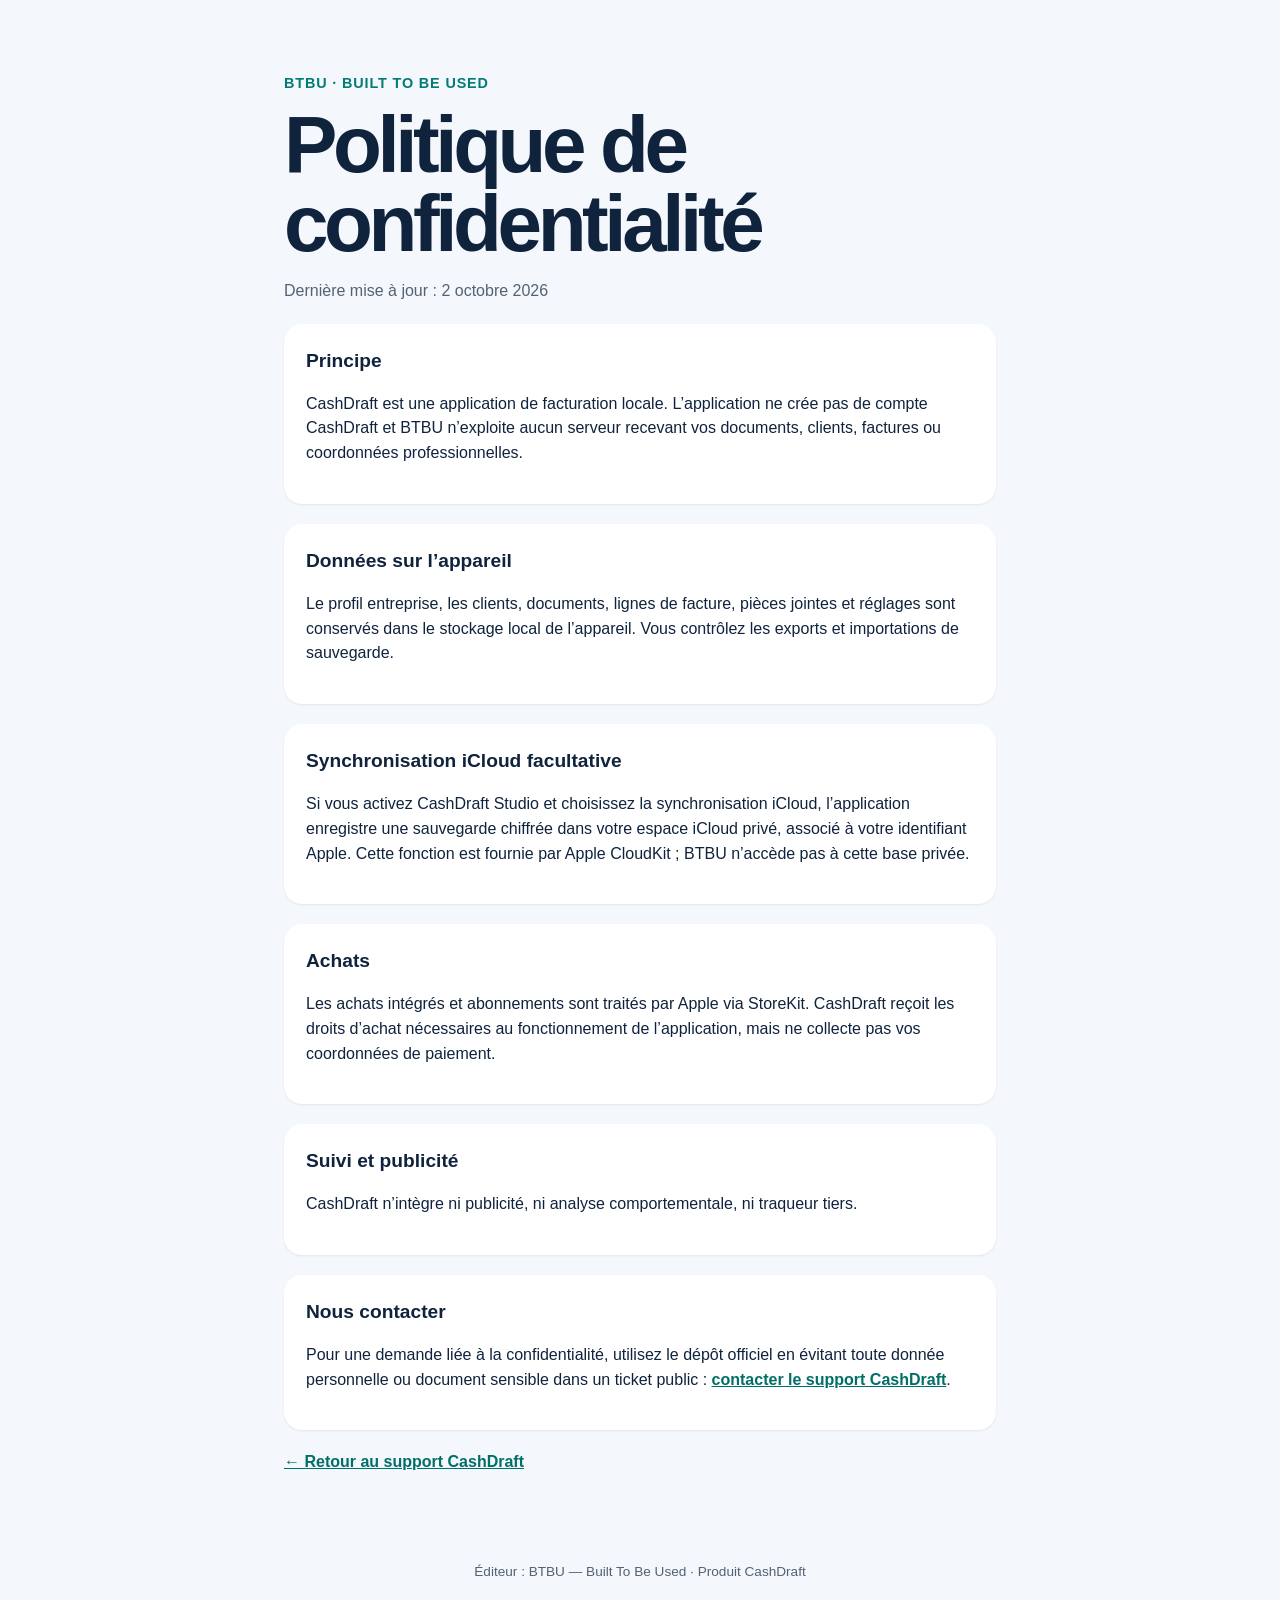
==== docs/privacy.html @ 1afcd76f "Initial CashDraft release with support pages" ====
<!doctype html>
<html lang="fr">
<head>
  <meta charset="utf-8">
  <meta name="viewport" content="width=device-width, initial-scale=1">
  <meta name="description" content="Politique de confidentialité de CashDraft.">
  <title>Confidentialité — CashDraft</title>
  <link rel="stylesheet" href="styles.css">
</head>
<body>
  <main>
    <p class="brand">BTBU · Built To Be Used</p>
    <h1>Politique de confidentialité</h1>
    <p class="updated">Dernière mise à jour : 2 octobre 2026</p>
    <section>
      <h2>Principe</h2>
      <p>CashDraft est une application de facturation locale. L’application ne crée pas de compte CashDraft et BTBU n’exploite aucun serveur recevant vos documents, clients, factures ou coordonnées professionnelles.</p>
    </section>
    <section>
      <h2>Données sur l’appareil</h2>
      <p>Le profil entreprise, les clients, documents, lignes de facture, pièces jointes et réglages sont conservés dans le stockage local de l’appareil. Vous contrôlez les exports et importations de sauvegarde.</p>
    </section>
    <section>
      <h2>Synchronisation iCloud facultative</h2>
      <p>Si vous activez CashDraft Studio et choisissez la synchronisation iCloud, l’application enregistre une sauvegarde chiffrée dans votre espace iCloud privé, associé à votre identifiant Apple. Cette fonction est fournie par Apple CloudKit ; BTBU n’accède pas à cette base privée.</p>
    </section>
    <section>
      <h2>Achats</h2>
      <p>Les achats intégrés et abonnements sont traités par Apple via StoreKit. CashDraft reçoit les droits d’achat nécessaires au fonctionnement de l’application, mais ne collecte pas vos coordonnées de paiement.</p>
    </section>
    <section>
      <h2>Suivi et publicité</h2>
      <p>CashDraft n’intègre ni publicité, ni analyse comportementale, ni traqueur tiers.</p>
    </section>
    <section>
      <h2>Nous contacter</h2>
      <p>Pour une demande liée à la confidentialité, utilisez le dépôt officiel en évitant toute donnée personnelle ou document sensible dans un ticket public : <a href="https://github.com/AurelienLELEU/CashDraft/issues/new/choose">contacter le support CashDraft</a>.</p>
    </section>
    <p><a href="index.html">← Retour au support CashDraft</a></p>
  </main>
  <footer>Éditeur : BTBU — Built To Be Used · Produit CashDraft</footer>
</body>
</html>
---- docs/styles.css ----
:root { color-scheme: light dark; --ink: #10233d; --accent: #037c75; --surface: #f4f7fb; }
* { box-sizing: border-box; }
body { margin: 0; color: var(--ink); background: var(--surface); font-family: -apple-system, BlinkMacSystemFont, "SF Pro Text", Inter, sans-serif; line-height: 1.55; }
main { max-width: 760px; margin: 0 auto; padding: 72px 24px 42px; }
.brand { margin: 0 0 12px; color: var(--accent); font-size: .9rem; font-weight: 700; letter-spacing: .06em; text-transform: uppercase; }
h1 { max-width: 12ch; margin: 0; font-size: clamp(2.6rem, 9vw, 5rem); line-height: .98; letter-spacing: -.055em; }
h2 { margin: 0 0 10px; font-size: 1.2rem; }
.lead { max-width: 640px; margin: 28px 0; font-size: 1.25rem; }
.updated { color: #536274; }
section { margin: 20px 0; padding: 22px; border-radius: 18px; background: white; box-shadow: 0 1px 2px rgb(16 35 61 / .08); }
a { color: #006f68; font-weight: 650; }
.actions { display: flex; flex-wrap: wrap; gap: 12px; align-items: center; margin: 30px 0 42px; }
.actions a { display: inline-block; padding: 11px 16px; border-radius: 12px; }
.actions .primary { color: white; background: var(--accent); text-decoration: none; }
footer { padding: 28px 24px; color: #536274; text-align: center; font-size: .85rem; }
@media (prefers-color-scheme: dark) { :root { --ink: #eff6ff; --surface: #0c1420; } section { background: #172333; box-shadow: none; } a { color: #5ce0d5; } .updated, footer { color: #b7c4d4; } }
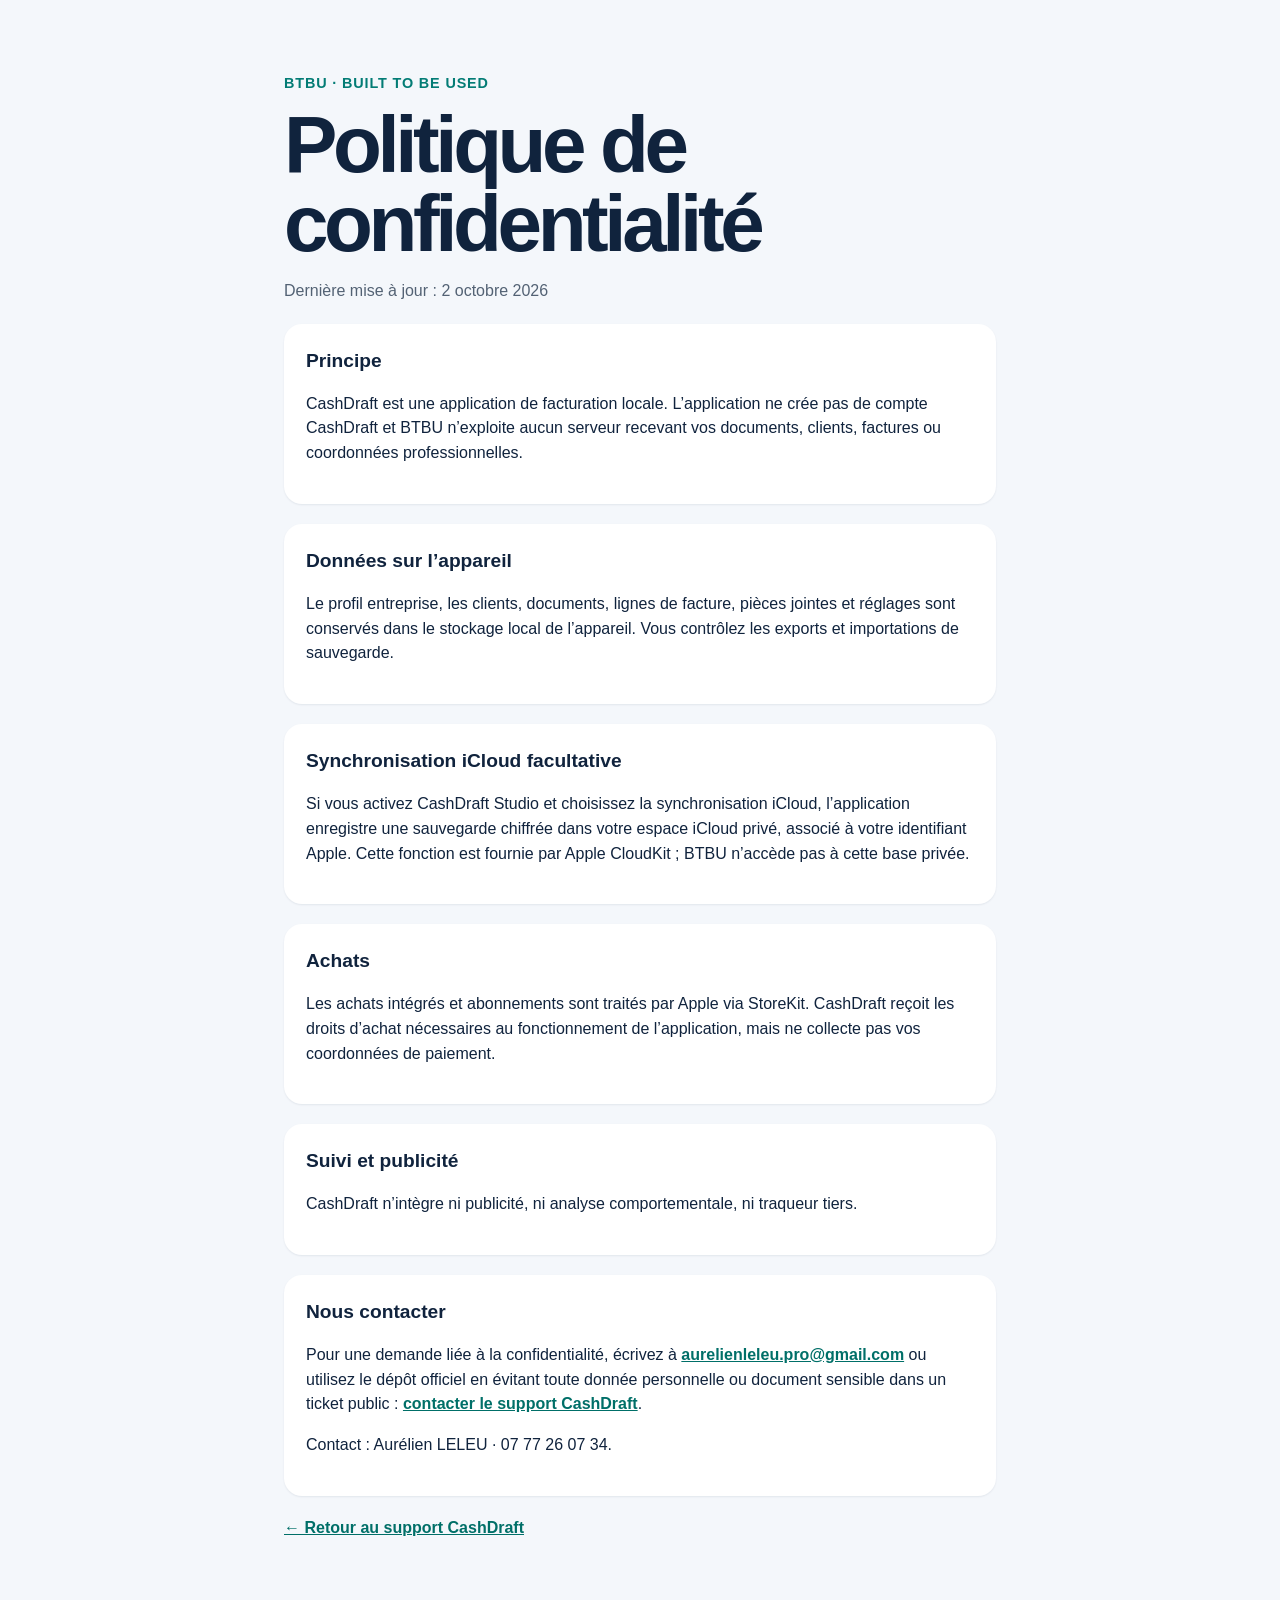
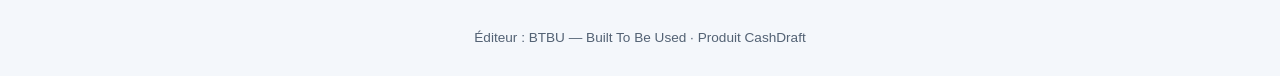
==== commit 8bd8c421: "Add CashDraft support contact" ====
--- a/docs/privacy.html
+++ b/docs/privacy.html
@@ -34,7 +34,8 @@
     </section>
     <section>
       <h2>Nous contacter</h2>
-      <p>Pour une demande liée à la confidentialité, utilisez le dépôt officiel en évitant toute donnée personnelle ou document sensible dans un ticket public : <a href="https://github.com/AurelienLELEU/CashDraft/issues/new/choose">contacter le support CashDraft</a>.</p>
+      <p>Pour une demande liée à la confidentialité, écrivez à <a href="mailto:aurelienleleu.pro@gmail.com">aurelienleleu.pro@gmail.com</a> ou utilisez le dépôt officiel en évitant toute donnée personnelle ou document sensible dans un ticket public : <a href="https://github.com/AurelienLELEU/CashDraft/issues/new/choose">contacter le support CashDraft</a>.</p>
+      <p>Contact : Aurélien LELEU · 07 77 26 07 34.</p>
     </section>
     <p><a href="index.html">← Retour au support CashDraft</a></p>
   </main>
